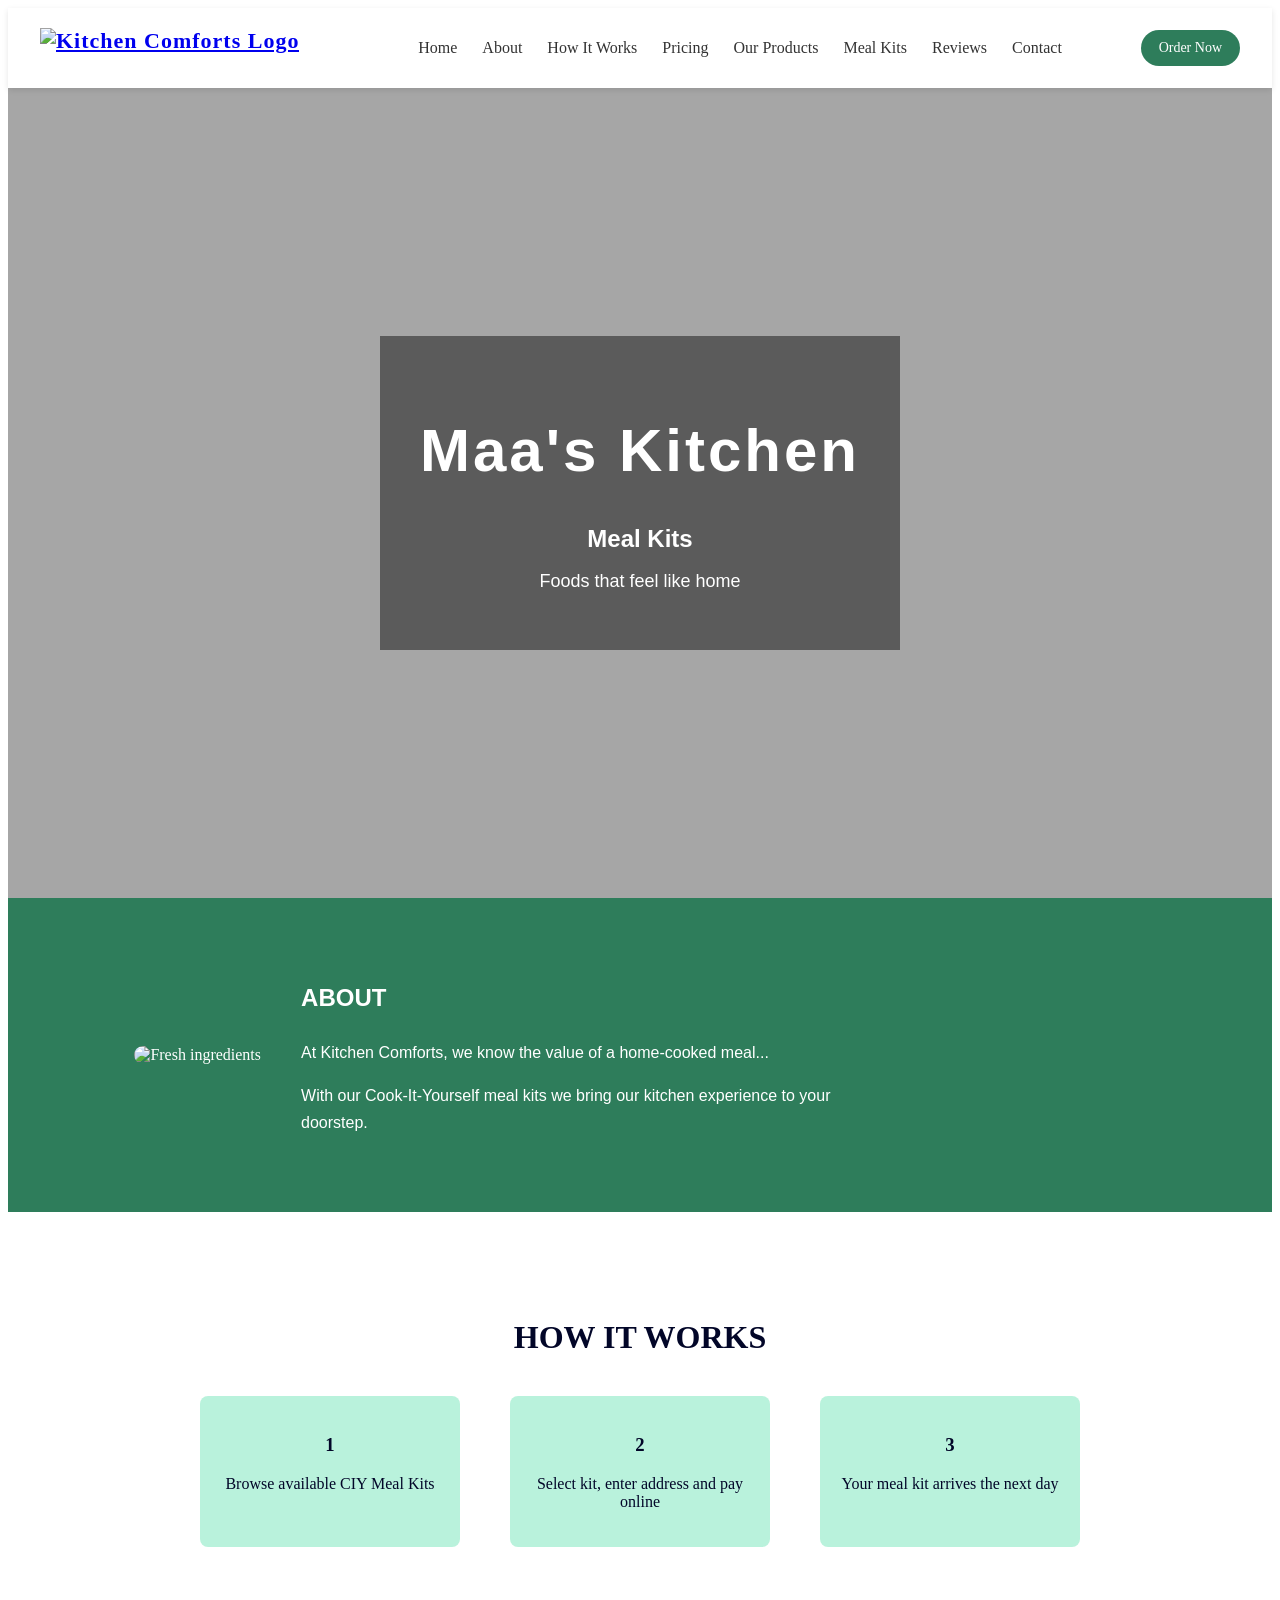
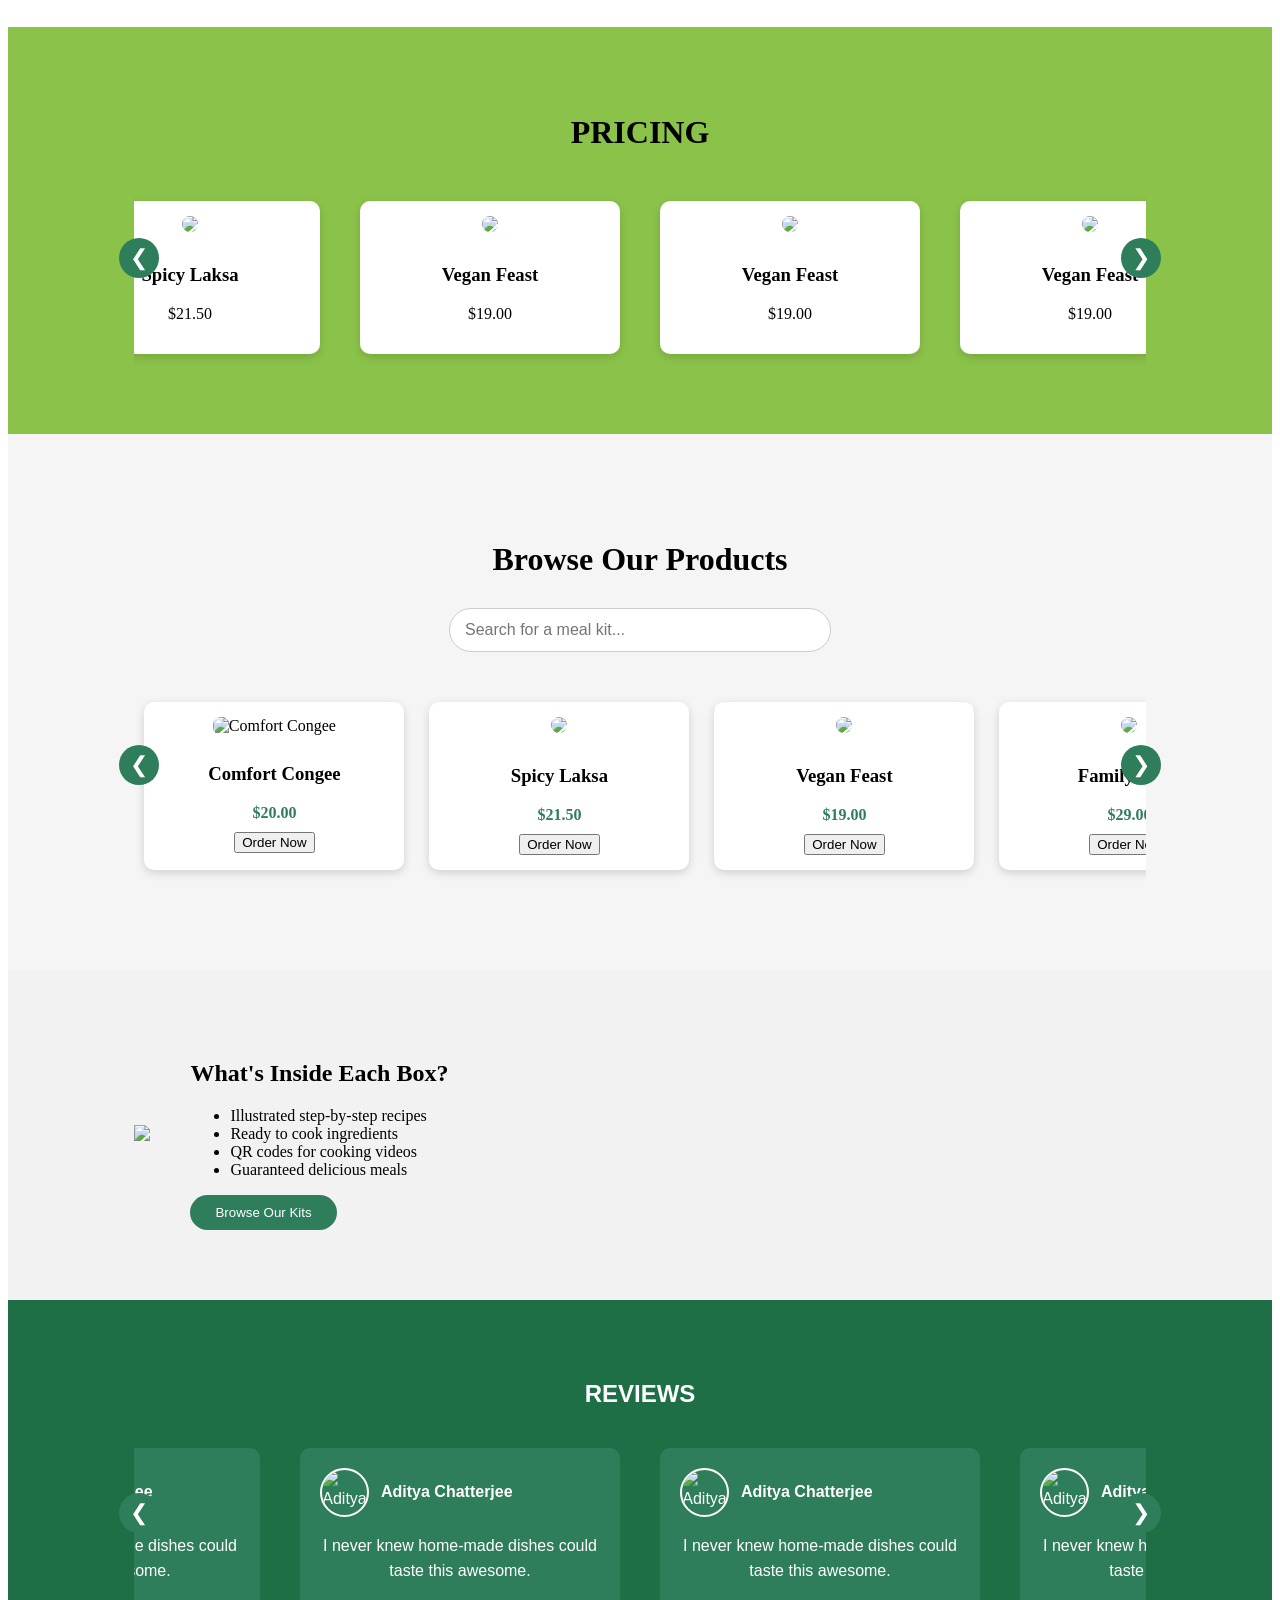
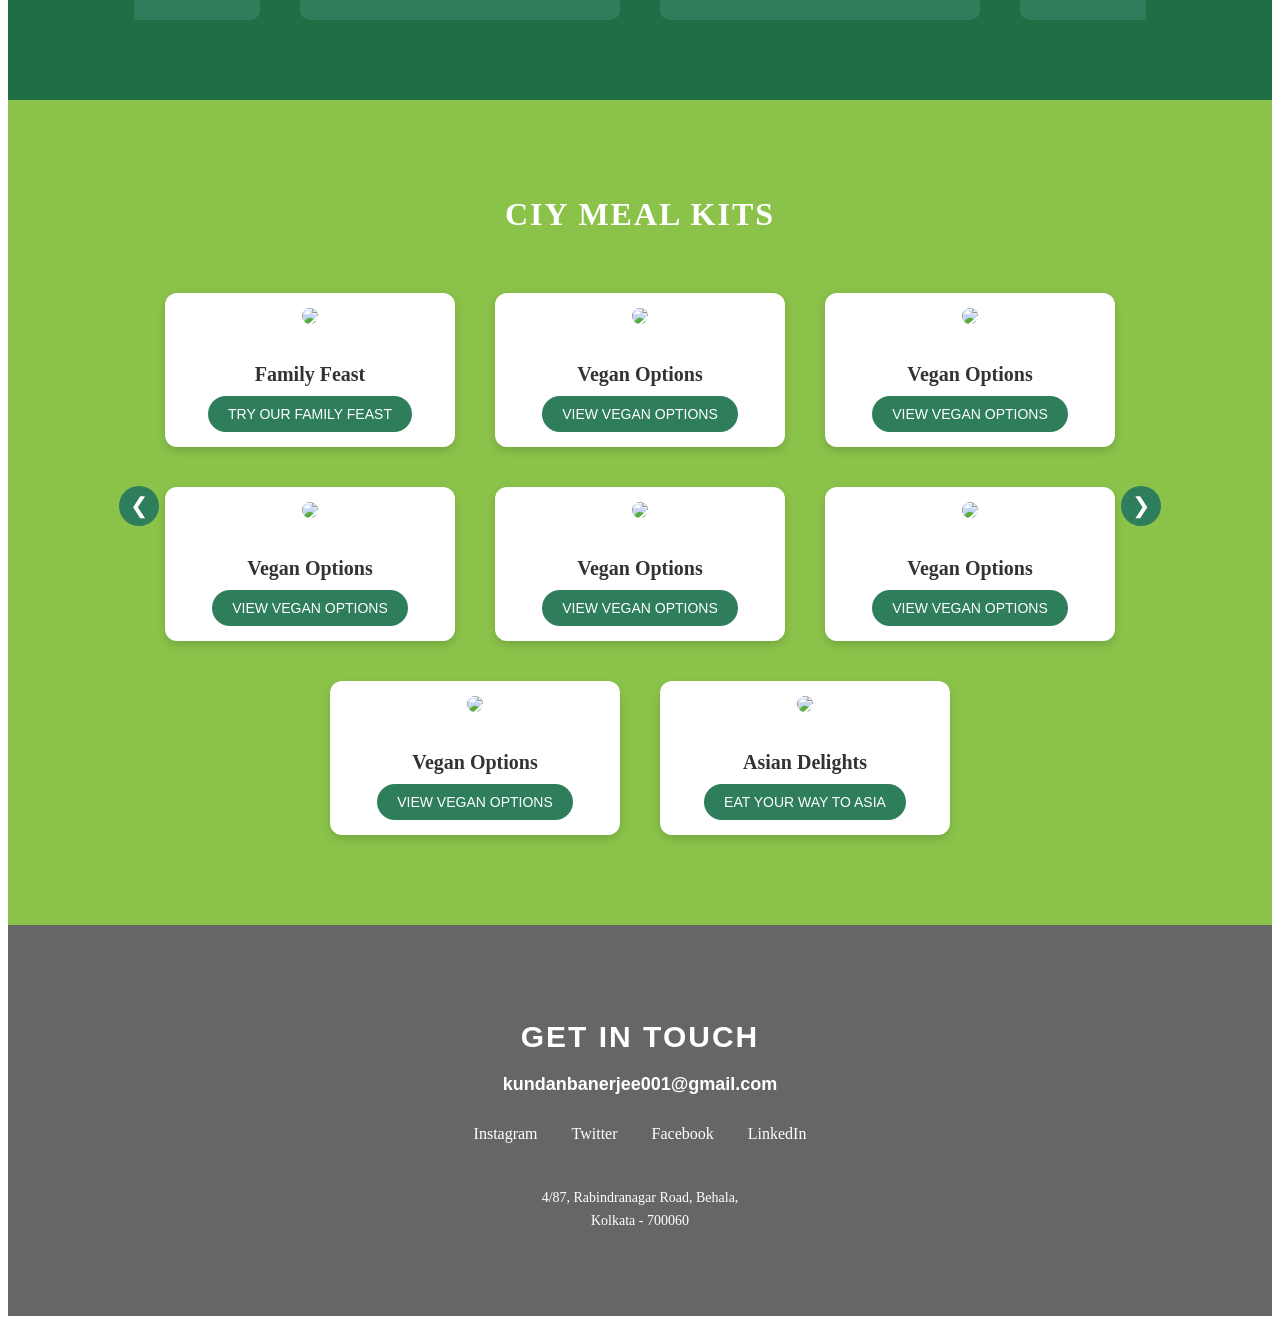
==== index.html @ f72ca20c "Add files via upload" ====
<!DOCTYPE html>
<html lang="en">

<head>
    <meta charset="UTF-8">
    <meta name="viewport" content="width=device-width, initial-scale=1.0">

    <title>Kitchen Comforts - CIY Meal Kits</title>

    <link rel="stylesheet" href="style.css">
</head>

<body>
    <nav id="navbar">
    <div class="nav-container">

        <div class="logo" id="site-logo">
            <a href="#hero">
            <img src="c:\Users\DTP\Downloads\image1.jpg" alt="Kitchen Comforts Logo">
            </a>
        </div>

        <ul class="nav-links">

        <li><a href="home.html">Home</a></li>
        <li><a href="about.html">About</a></li>
        <li><a href="how_it_works.html">How It Works</a></li>
        <li><a href="pricing.html">Pricing</a></li>
        <li><a href="products.html">Our Products</a></li>
        <li><a href="meal_kits.html">Meal Kits</a></li>
        <li><a href="reviews.html">Reviews</a></li>
        <li><a href="contact.html">Contact</a></li>

        </ul>

        <div class="nav-actions">

        <a href="products.html" id="order-btn" class="order-btn">Order Now</a>

        </div>

    </div>
    </nav>
    <header id="hero">
        <div class="hero-background">
            <img src="c:\Users\DTP\Downloads\dinner-party.jpg">
        </div>

        <div class="hero-overlay">
            <h1 class="brand-title">Maa's Kitchen</h1>
            <h2 class="main-title">Meal Kits</h2>
            <p class="tagline">Foods that feel like home</p>
        </div>
    </header>

    <section id="about">
        <div class="container about-container">
        
        <div class="about-image">
        <img src="c:\Users\DTP\Downloads\image1.jpg" alt="Fresh ingredients">
        </div>

        <div class="about-text">
        <h2>ABOUT</h2>
        <p>At Kitchen Comforts, we know the value of a home-cooked meal...</p>
        <p>With our Cook-It-Yourself meal kits we bring our kitchen experience to your doorstep.</p>
        </div>

        </div>
    </section>

    <section id="how-it-works">
        <h2 class="section-title">HOW IT WORKS</h2>
        <div class="steps">

        <div class="step-card" id="step1">
        <h3>1</h3>
        <p>Browse available CIY Meal Kits</p>
        </div>

        <div class="step-card" id="step2">
        <h3>2</h3>
        <p>Select kit, enter address and pay online</p>
        </div>

        <div class="step-card" id="step3">
        <h3>3</h3>
        <p>Your meal kit arrives the next day</p>
        </div>

        </div>
    </section>

    <section id="pricing">
        <h2 class="section-title">PRICING</h2>
        <div class="scroll-wrapper">
        <button class="scroll-btn left-btn" data-target="pricing-list">&#10094;</button>
        <div class="product-grid horizontal-scroll" id="pricing-list">
        
        <div class="product-grid">

        <div class="product-card" id="product-congee">
        <img src="c:\Users\DTP\Downloads\image1.jpg">
        <h3>Comfort Congee</h3>
        <p>$20.00</p>
        </div>

        <div class="product-card" id="product-laksa">
        <img src="c:\Users\DTP\Downloads\image1.jpg">
        <h3>Spicy Laksa</h3>
        <p>$21.50</p>
        </div>

        <div class="product-card" id="product-vegan">
        <img src="c:\Users\DTP\Downloads\image1.jpg">
        <h3>Vegan Feast</h3>
        <p>$19.00</p>
        </div>
        
        <div class="product-card" id="product-vegan">
        <img src="c:\Users\DTP\Downloads\image1.jpg">
        <h3>Vegan Feast</h3>
        <p>$19.00</p>
        </div>
        
        <div class="product-card" id="product-vegan">
        <img src="c:\Users\DTP\Downloads\image1.jpg">
        <h3>Vegan Feast</h3>
        <p>$19.00</p>
        </div>
        
        <div class="product-card" id="product-vegan">
        <img src="c:\Users\DTP\Downloads\image1.jpg">
        <h3>Vegan Feast</h3>
        <p>$19.00</p>
        </div>

        </div>
        </div>

        <button class="scroll-btn right-btn" data-target="pricing-list">&#10095;</button>

        </div>
    </section>

    <section id="products">
        <h2 class="section-title">Browse Our Products</h2>

        <!-- SEARCH BAR -->
        <div class="product-search">
        <input type="text" id="product-search-input" placeholder="Search for a meal kit...">
        </div>

        <!-- SCROLL CONTROLS -->
    <div class="product-slider-container">
        <button class="scroll-btn left-btn" id="scroll-left">&#10094;</button>
    <div class="product-slider" id="product-slider">

        <!-- PRODUCT 1 -->
        <div class="product-card" data-name="comfort congee">
        <img src="c:\Users\DTP\Downloads\image2.jpg" alt="Comfort Congee">
        <h3>Comfort Congee</h3>
        <p class="price">$20.00</p>
        <button class="order-product" data-product-id="congee">Order Now</button>
        </div>

        <!-- PRODUCT 2 -->
        <div class="product-card" data-name="spicy laksa">
        <img src="c:\Users\DTP\Downloads\image2.jpg">
        <h3>Spicy Laksa</h3>
        <p class="price">$21.50</p>
        <button class="order-product" data-product-id="laksa">Order Now</button>
        </div>


        <!-- PRODUCT 3 -->
        <div class="product-card" data-name="vegan feast">
        <img src="c:\Users\DTP\Downloads\image2.jpg">
        <h3>Vegan Feast</h3>
        <p class="price">$19.00</p>
        <button class="order-product" data-product-id="vegan">Order Now</button>
        </div>


        <!-- PRODUCT 4 -->
        <div class="product-card" data-name="family feast">
        <img src="c:\Users\DTP\Downloads\image2.jpg">
        <h3>Family Feast</h3>
        <p class="price">$29.00</p>
        <button class="order-product" data-product-id="family-feast">Order Now</button>
        </div>

        <!-- PRODUCT 5 -->
        <div class="product-card" data-name="family feast">
        <img src="c:\Users\DTP\Downloads\image2.jpg">
        <h3>Biriyani Blast</h3>
        <p class="price">$39.00</p>
        <button class="order-product" data-product-id="biriyani-blast">Order Now</button>
        </div>


    </div>
    <button class="scroll-btn right-btn" id="scroll-right">&#10095;</button>
    </div>

    </section>

    <section id="box-contents">
        <div class="box-container">

        <div class="box-image">
        <img src="c:\Users\DTP\Downloads\image2.jpg">
        </div>

        <div class="box-text">
        <h2>What's Inside Each Box?</h2>
        <ul>
        <li>Illustrated step-by-step recipes</li>
        <li>Ready to cook ingredients</li>
        <li>QR codes for cooking videos</li>
        <li>Guaranteed delicious meals</li>
        </ul>
        <button id="browse-kits-btn">Browse Our Kits</button>
        </div>

        </div>
    </section>

    <section id="reviews">
        <h2>REVIEWS</h2>
        <div class="scroll-wrapper">
        <button class="scroll-btn left-btn" data-target="review-list">&#10094;</button>
        <div class="review-list horizontal-scroll" id="review-list">
        
        <div class="review-list">

        <!-- REVIEW 1 -->
        <div class="review-card">

        <div class="review-user">
        <img src="images/user1.jpg" alt="Sourik Banerjee">
        <div>
        <h4>Sourik Banerjee</h4>
        </div>
        </div>

        <p>Maa's Kitchen brought true comfort to our table.</p>

        </div>

        <!-- REVIEW 2 -->
        <div class="review-card">

        <div class="review-user">
        <img src="images/user2.jpg" alt="Aditya Chatterjee">
        <div>
        <h4>Aditya Chatterjee</h4>
        </div>
        </div>

        <p>I never knew home-made dishes could taste this awesome.</p>

        </div>
        <!-- REVIEW 2 -->
        <div class="review-card">

        <div class="review-user">
        <img src="images/user2.jpg" alt="Aditya Chatterjee">
        <div>
        <h4>Aditya Chatterjee</h4>
        </div>
        </div>

        <p>I never knew home-made dishes could taste this awesome.</p>

        </div>
        <!-- REVIEW 2 -->
        <div class="review-card">

        <div class="review-user">
        <img src="images/user2.jpg" alt="Aditya Chatterjee">
        <div>
        <h4>Aditya Chatterjee</h4>
        </div>
        </div>

        <p>I never knew home-made dishes could taste this awesome.</p>

        </div>
        <!-- REVIEW 2 -->
        <div class="review-card">

        <div class="review-user">
        <img src="images/user2.jpg" alt="Aditya Chatterjee">
        <div>
        <h4>Aditya Chatterjee</h4>
        </div>
        </div>

        <p>I never knew home-made dishes could taste this awesome.</p>

        </div>

        <!-- REVIEW 3 -->
        <div class="review-card">

        <div class="review-user">
        <img src="images/user3.jpg" alt="Kalyan Banerjee">
        <div>
        <h4>Kalyan Banerjee</h4>
        </div>
        </div>

        <p>I admire businesses that evolve with the times.</p>

        </div>
        </div>
        </div>
        <button class="scroll-btn right-btn" data-target="review-list">&#10095;</button>
        </div>
    </section>

    <section id="meal-kits">
        <h2>CIY MEAL KITS</h2>
        <div class="scroll-wrapper">
        <button class="scroll-btn left-btn" data-target="mealkit-list">&#10094;</button>
        <div class="kit-grid horizontal-scroll" id="mealkit-list">
        
        <div class="kit-grid">

        <div class="kit-card" id="family-feast">
        <img src="c:\Users\DTP\Downloads\image2.jpg">
        <h3>Family Feast</h3>
        <button>TRY OUR FAMILY FEAST</button>
        </div>

        <div class="kit-card" id="vegan-option">
        <img src="c:\Users\DTP\Downloads\image1.jpg">
        <h3>Vegan Options</h3>
        <button>VIEW VEGAN OPTIONS</button>
        </div>
        
        <div class="kit-card" id="vegan-option">
        <img src="c:\Users\DTP\Downloads\image1.jpg">
        <h3>Vegan Options</h3>
        <button>VIEW VEGAN OPTIONS</button>
        </div>
        
        <div class="kit-card" id="vegan-option">
        <img src="c:\Users\DTP\Downloads\image1.jpg">
        <h3>Vegan Options</h3>
        <button>VIEW VEGAN OPTIONS</button>
        </div>
        
        <div class="kit-card" id="vegan-option">
        <img src="c:\Users\DTP\Downloads\image1.jpg">
        <h3>Vegan Options</h3>
        <button>VIEW VEGAN OPTIONS</button>
        </div>
        
        <div class="kit-card" id="vegan-option">
        <img src="c:\Users\DTP\Downloads\image1.jpg">
        <h3>Vegan Options</h3>
        <button>VIEW VEGAN OPTIONS</button>
        </div>
        
        <div class="kit-card" id="vegan-option">
        <img src="c:\Users\DTP\Downloads\image1.jpg">
        <h3>Vegan Options</h3>
        <button>VIEW VEGAN OPTIONS</button>
        </div>

        <div class="kit-card" id="asian-delight">
        <img src="c:\Users\DTP\Downloads\image2.jpg">
        <h3>Asian Delights</h3>
        <button>EAT YOUR WAY TO ASIA</button>
        </div>

        </div>
        </div>

        <button class="scroll-btn right-btn" data-target="mealkit-list">&#10095;</button>

        </div>

    </section>

    <footer id="contact">
        <h2>GET IN TOUCH</h2>
        <p id="contact-email">kundanbanerjee001@gmail.com</p>

        <div class="socials">
        <a href="#" id="instagram">Instagram</a>
        <a href="#" id="twitter">Twitter</a>
        <a href="#" id="facebook">Facebook</a>
        <a href="#" id="linkedin">LinkedIn</a>
        </div>

        <div class="locations">
            <p>4/87, Rabindranagar Road, Behala, Kolkata - 700060</p>
        </div>
    </footer>
<script src="script.js"></script>
</body>
</html>
---- style.css ----
html{
scroll-behavior:smooth;
}

/* NAVBAR */

#navbar{
background:rgba(255,255,255,0.9);
backdrop-filter:blur(5px);    
position:sticky;
top:0;
width:100%;
z-index:1000;
box-shadow:0 2px 6px rgba(0,0,0,0.1);
}

.nav-container{
max-width:1200px;
margin:auto;
display:flex;
justify-content:space-between;
align-items:center;
padding:15px 20px;
}

.logo{
display:flex;
align-items:center;
font-size:22px;
font-weight:bold;
color:#2e7d5b;
letter-spacing:1px;
}
.logo img{
height:40px;
width:auto;
display:block;
}

.nav-links{
font-family: cursive;
list-style:none;
display:flex;
gap:25px;
}

.nav-links a{
text-decoration:none;
color:#333;
font-weight:500;
transition:color 0.3s;
}

.nav-links a:hover{
color:#2e7d5b;
}

.nav-actions button{
background:#2e7d5b;
color:white;
border:none;
padding:10px 18px;
border-radius:20px;
cursor:pointer;
font-size:14px;
}

.nav-actions button:hover{
background:#1f5c43;
}

/* HERO SECTION */

#hero{
position:relative;
height:90vh;
overflow:hidden;
height:90vh;
background:url('c:\Users\DTP\Downloads\image1.jpg') center/cover no-repeat;
display:flex;
align-items:center;
justify-content:center;
text-align:center;
color:white;
}

.hero-background{
position:absolute;
top:0;
left:0;
width:100%;
height:100%;
background:url('c:\Users\DTP\Downloads\dinner-party.jpg') center/cover no-repeat;
filter:blur(2px);
transform:scale(1.1);
z-index:1;
}

.hero-background::after{
content:"";
position:absolute;
top:0;
left:0;
width:100%;
height:100%;
background:rgba(0,0,0,0.35);
}

.hero-overlay{
position: relative;
z-index: 2;
background:rgba(0,0,0,0.45);
padding:40px;
}

.brand-title{
font-family: 'Franklin Gothic Medium', 'Arial Narrow', Arial, sans-serif;
letter-spacing:3px;
font-size:60px;
}

.main-title{
font-family: Arial, Helvetica, sans-serif;
font: size 20px;
margin:10px 0;
}

.tagline{
font-family: Arial, Helvetica, sans-serif;
font-size:18px;
}

/* ABOUT SECTION */

#about{
background:#2e7d5b;
color:white;
padding:60px 10%;
}

.about-container{
display:flex;
gap:40px;
align-items:center;
}

.about-image img{
width:300px;
border-radius:10px;
}

.about-text{
font-family: 'Segoe UI', Tahoma, Geneva, Verdana, sans-serif;
max-width:600px;
line-height:1.7;
}

/* HOW IT WORKS SECTION */

#how-it-works{
background:url('c:\Users\DTP\Downloads\image1.jpg') center/cover no-repeat;
padding:80px 10%;
color:rgb(2, 6, 40);
text-align:center;
}

.steps{
display:flex;
justify-content:center;
gap:50px;
margin-top:40px;
}

.step-card{
background:rgba(116, 230, 185, 0.5);
padding:20px;
border-radius:8px;
width:220px;
}

/* PRICING SECTION */

#pricing{
background:#8bc34a;
padding:60px 10%;
text-align:center;
}

.product-grid{
display:flex;
justify-content:center;
gap:40px;
}

.product-card{
background:white;
border-radius:10px;
padding:15px;
width:230px;
}

.product-card img{
width:100%;
border-radius:8px;
}

/* BOX CONTENTS SECTION */

#box-contents{
padding:70px 10%;
background:#f2f2f2;
}

.box-container{
display:flex;
gap:40px;
align-items:center;
}

.box-text ul{
margin-top:10px;
}

#browse-kits-btn{
background:#2e7d5b;
color:white;
padding:10px 25px;
border:none;
border-radius:25px;
cursor:pointer;
}

/* REVIEWS SECTION */

    #reviews{
    font-family: Arial, Helvetica, sans-serif;
    background:#1f6f46;
    color:white;
    padding:60px 10%;
    text-align: center;
    }
    
    .review-list{
    justify-content: center;
    display:flex;
    gap:40px;
    }

    .review-card{
    background:#2e7d5b;
    padding:20px;
    border-radius:10px;
    width:280px;
    line-height:1.6;
    }
    /* REVIEW USER (IMAGE + NAME) */

    .review-user{
    display:flex;
    align-items:center;
    gap:12px;
    margin-bottom:15px;
    }

    /* PROFILE IMAGE */

    .review-user img{
    width:45px;
    height:45px;
    border-radius:50%;
    object-fit:cover;
    border:2px solid #ffffff;
    }

    /* NAME */

    .review-user h4{
    margin:0;
    font-size:16px;
    color:white;
    }

    /* HORIZONTAL SCROLL BASE */

    .horizontal-scroll{
    display:flex;
    gap:25px;
    overflow-x:auto;
    scroll-behavior:smooth;
    padding:20px 10px;
    }

    /* IMPORTANT: card width */

    .review-card{
    min-width:280px;
    flex-shrink:0;
    }


/* MEAL KIT CATEGORIES */

#meal-kits{
background:#8bc34a;
padding:70px 10%;
text-align:center;
}

#meal-kits h2{
font-size:32px;
margin-bottom:40px;
letter-spacing:2px;
color:#ffffff;
}

.kit-grid{
display:flex;
justify-content:center;
gap:40px;
flex-wrap:wrap;
}

.kit-card{
min-width: 260px;
flex-shrink: 0;
background:#ffffff;
border-radius:12px;
width:260px;
padding:15px;
box-shadow:0 4px 10px rgba(0,0,0,0.15);
transition:transform 0.3s;
}

.kit-card:hover{
transform:translateY(-6px);
}

.kit-card img{
width:100%;
border-radius:8px;
margin-bottom:15px;
}

.kit-card h3{
font-size:20px;
margin-bottom:10px;
color:#333;
}

.kit-card button{
background:#2e7d5b;
color:#fff;
border:none;
padding:10px 20px;
border-radius:25px;
cursor:pointer;
font-size:14px;
transition:background 0.3s;
}

.kit-card button:hover{
background:#1f5c43;
}

/* CONTACT / FOOTER */

#contact{
background:
linear-gradient(rgba(0,0,0,0.6), rgba(0,0,0,0.6)),
url('c:\Users\DTP\Downloads\image1.jpg') center/cover no-repeat;
color:white;
padding:80px 10%;
text-align:center;
padding:70px 10%;
text-align:center;
}

#contact h2{
font-family: Arial, Helvetica, sans-serif;
font-size:30px;
margin-bottom:20px;
letter-spacing:2px;
}

#contact-email{
font-family: Arial, Helvetica, sans-serif;
font-size:18px;
margin-bottom:30px;
font-weight:bold;
}

.socials{
font-family: cursive;
margin-bottom:30px;
}

.socials a{
color:#ffffff;
margin:0 15px;
text-decoration:none;
font-weight:500;
transition:color 0.3s;
}

.socials a:hover{
color:#c8e6c9;
}

.locations{
font-family: cursive;
display:flex;
justify-content:center;
gap:40px;
flex-wrap:wrap;
font-size:14px;
line-height:1.6;
}

.locations p{
max-width:220px;
}

#products{
padding:80px 10%;
background:#f5f5f5;
}

.section-title{
text-align:center;
margin-bottom:30px;
font-size:32px;
}

/* SEARCH BAR */

.product-search{
display:flex;
justify-content:center;
margin-bottom:30px;
}

#product-search-input{
width:350px;
padding:12px 15px;
border-radius:25px;
border:1px solid #ccc;
font-size:16px;
outline:none;
}

/* SLIDER CONTAINER */

.product-slider-container{
position:relative;
display:flex;
align-items:center;
}

/* FLEX SCROLL */

.product-slider{
display:flex;
gap:25px;
overflow-x:auto;
scroll-behavior:smooth;
padding:20px 10px;
}

/* Hide scrollbar (optional) */

.product-slider::-webkit-scrollbar{
height:8px;
}

.product-slider::-webkit-scrollbar-thumb{
background:#ccc;
border-radius:5px;
}

/* PRODUCT CARD */

.product-card{
min-width:230px;
flex-shrink: 0;
background:white;
border-radius:10px;
padding:15px;
text-align:center;
box-shadow:0 3px 10px rgba(0,0,0,0.15);
transition:transform 0.3s;
}

.product-card:hover{
transform:translateY(-6px);
}

.product-card img{
width:100%;
border-radius:8px;
margin-bottom:10px;
}

.price{
font-weight:bold;
margin:10px 0;
color:#2e7d5b;
}

/* ORDER BUTTON */

.order-btn{
background:#2e7d5b;
color:white;
padding:10px 18px;
border-radius:20px;
text-decoration:none;
font-size:14px;
display:inline-block;
}

.order-btn:hover{
background:#1f5c43;
}

/* SCROLL BUTTONS */

.scroll-wrapper{
position:relative;
display:flex;
align-items:center;
}

.scroll-btn{
position:absolute;
top:40%;
transform:translateY(-50%);
background:#2e7d5b;
color:white;
border:none;
font-size:22px;
width:40px;
height:40px;
border-radius:50%;
cursor:pointer;
z-index:10;
}

.left-btn{
left:-15px;
}

.right-btn{
right:-15px;
}

.horizontal-scroll::-webkit-scrollbar{
display:none;
}
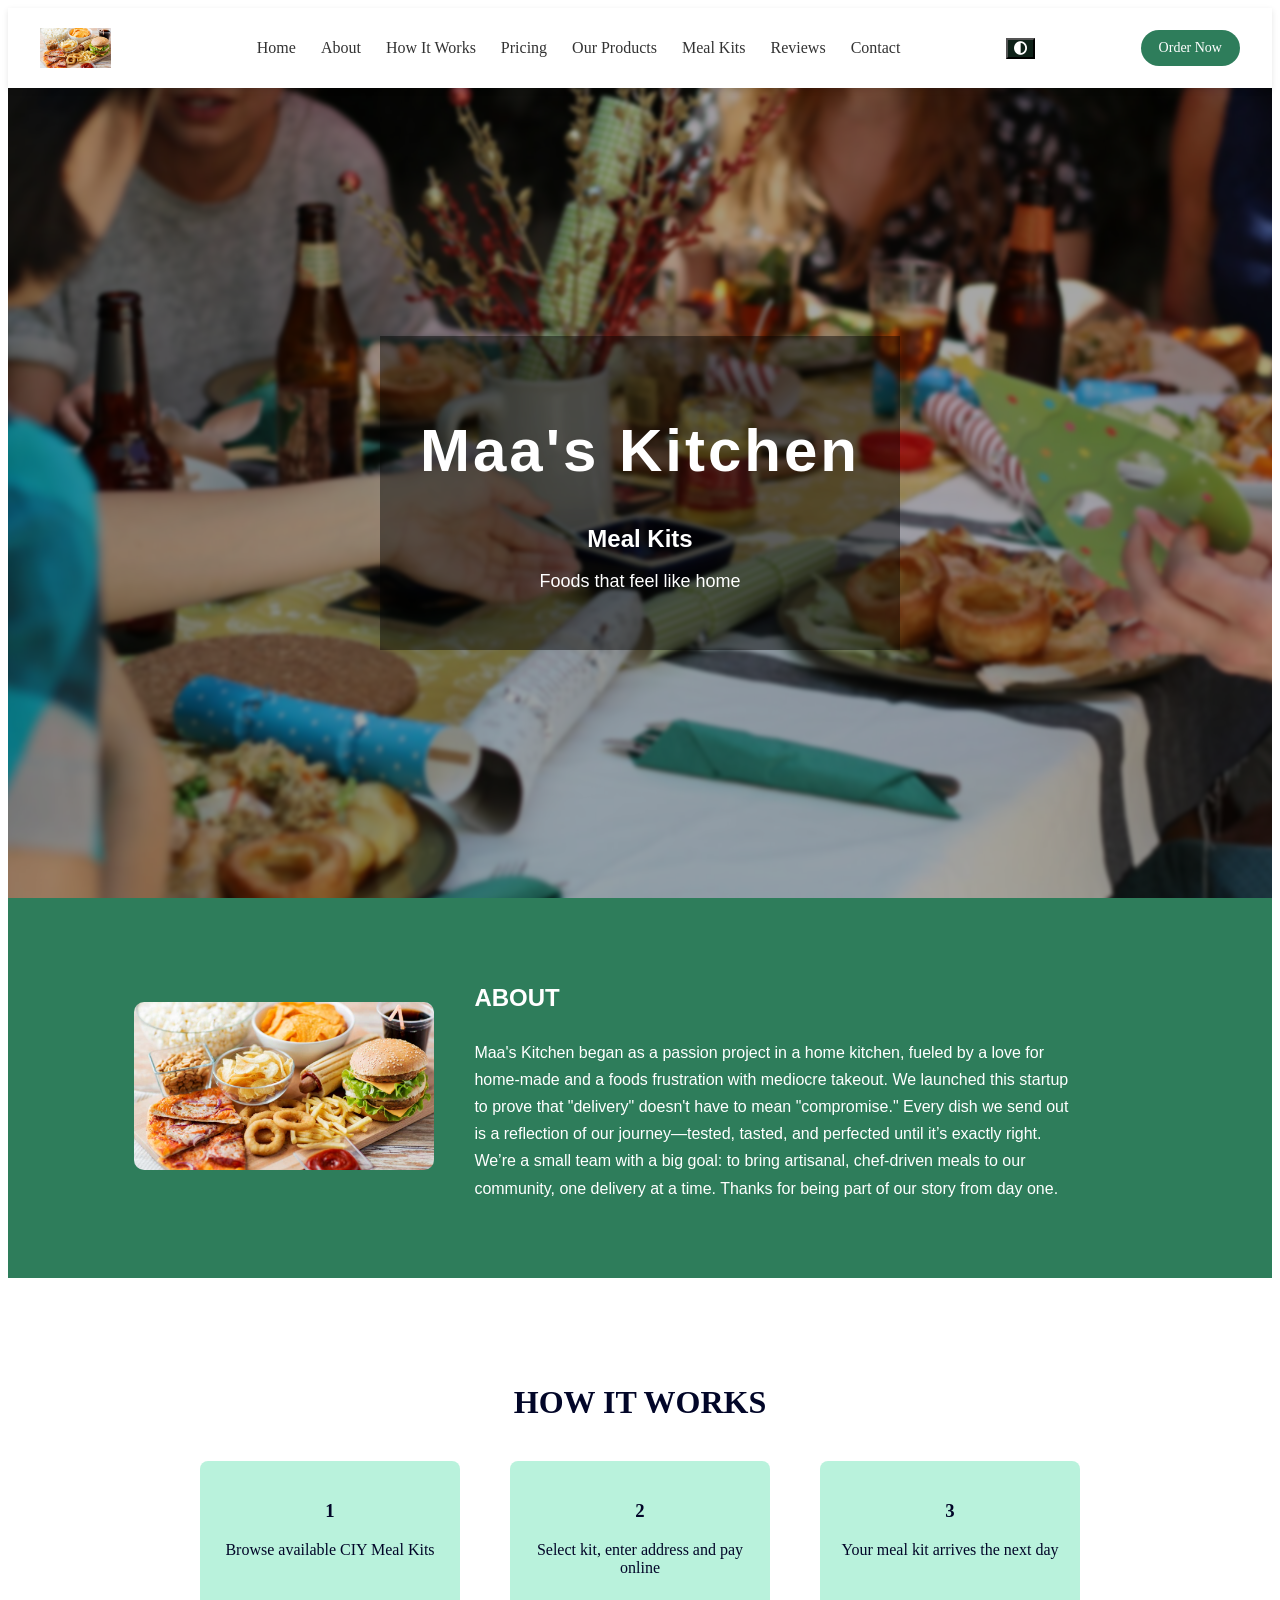
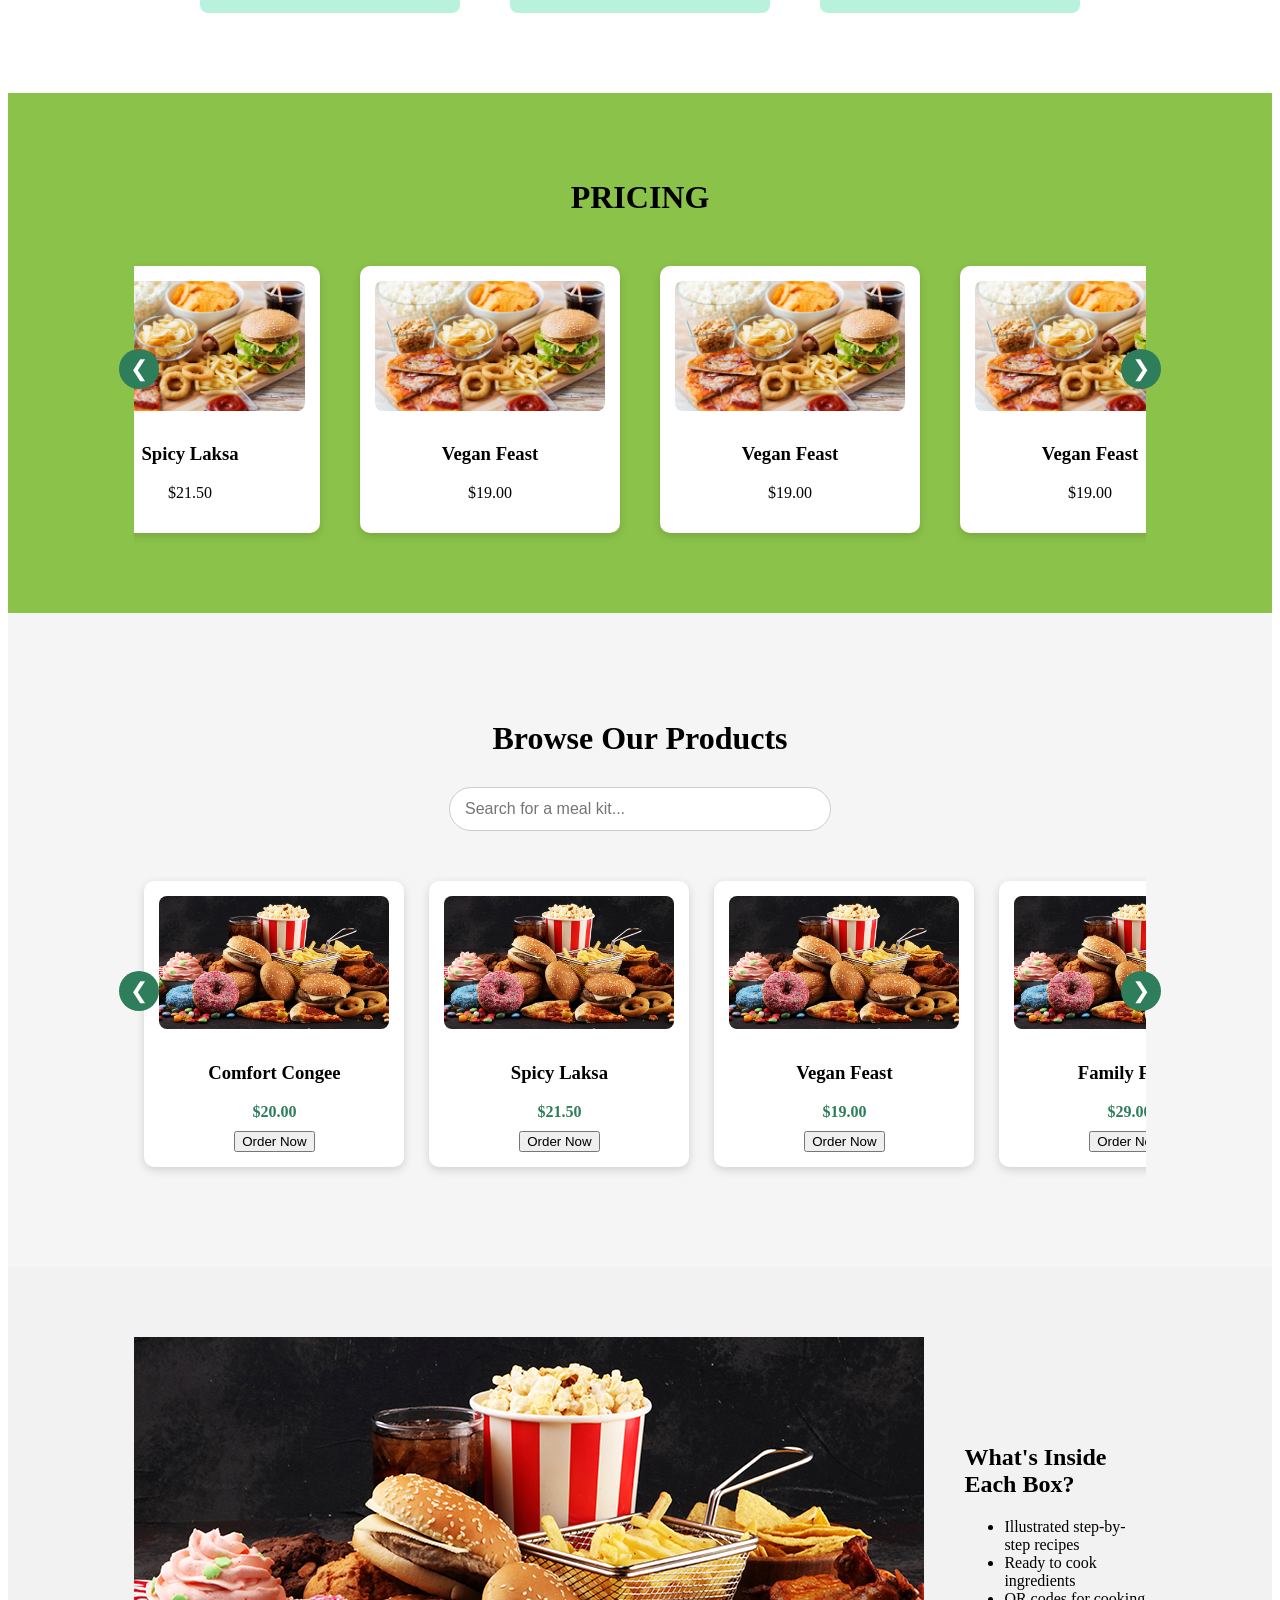
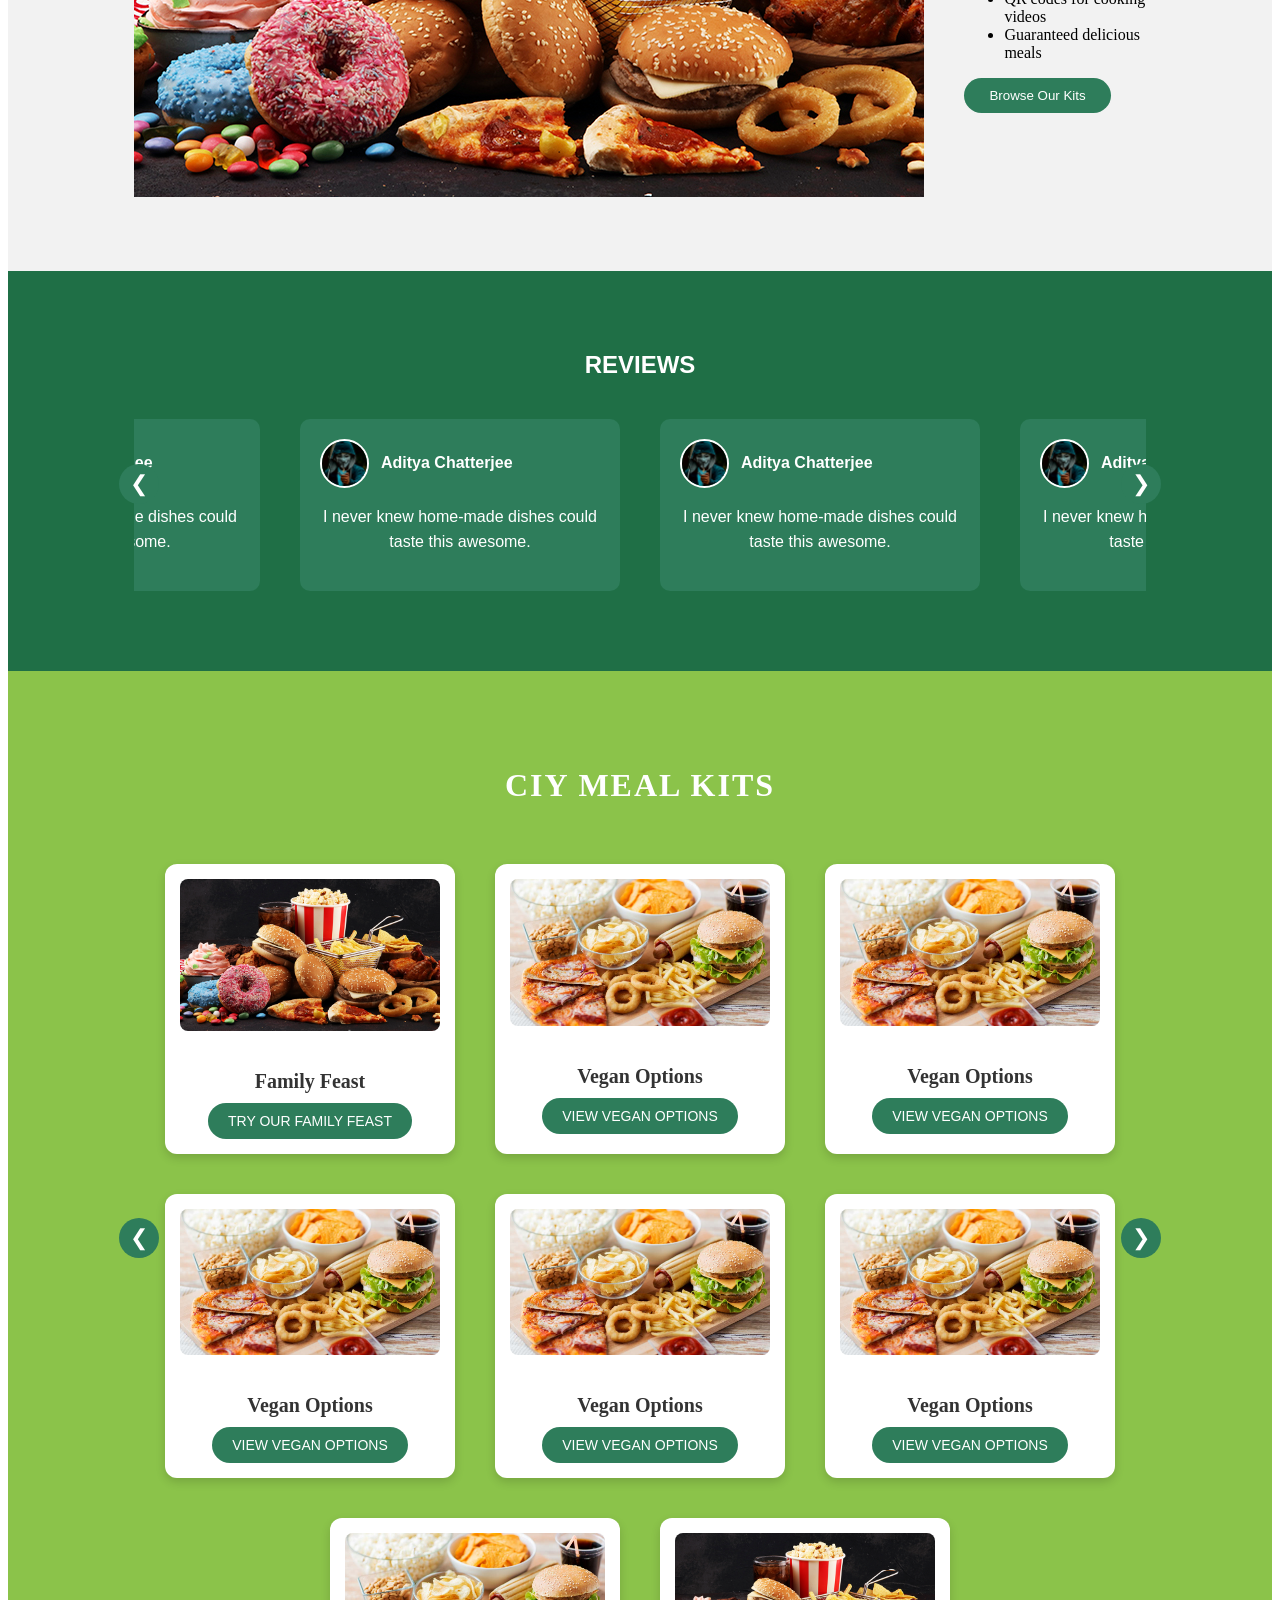
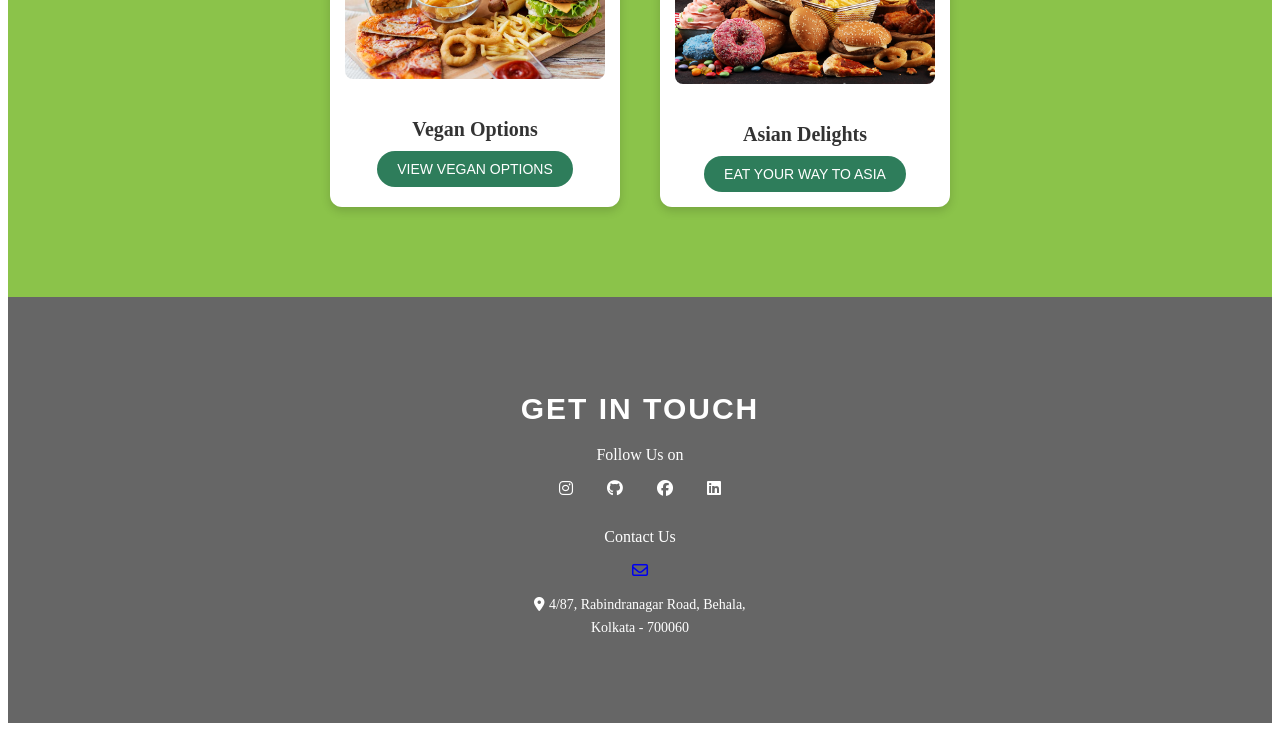
==== commit 98e1a7d2: "Add files via upload" ====
--- a/index.html
+++ b/index.html
@@ -5,8 +5,8 @@
     <meta charset="UTF-8">
     <meta name="viewport" content="width=device-width, initial-scale=1.0">
 
-    <title>Kitchen Comforts - CIY Meal Kits</title>
-
+    <title>Maa's Kitchen</title>
+    <link rel="stylesheet" href="https://cdnjs.cloudflare.com/ajax/libs/font-awesome/6.5.0/css/all.min.css">
     <link rel="stylesheet" href="style.css">
 </head>
 
@@ -16,7 +16,7 @@
 
         <div class="logo" id="site-logo">
             <a href="#hero">
-            <img src="c:\Users\DTP\Downloads\image1.jpg" alt="Kitchen Comforts Logo">
+            <img src="images\image1.jpg" alt="Kitchen Comforts Logo">
             </a>
         </div>
 
@@ -32,7 +32,7 @@
         <li><a href="contact.html">Contact</a></li>
 
         </ul>
-
+        <button id="darkToggle" class="dark-mode"><i class="fa-solid fa-circle-half-stroke"></i></button>
         <div class="nav-actions">
 
         <a href="products.html" id="order-btn" class="order-btn">Order Now</a>
@@ -43,7 +43,7 @@
     </nav>
     <header id="hero">
         <div class="hero-background">
-            <img src="c:\Users\DTP\Downloads\dinner-party.jpg">
+            <img src="images\dinner-party.jpg">
         </div>
 
         <div class="hero-overlay">
@@ -57,13 +57,18 @@
         <div class="container about-container">
         
         <div class="about-image">
-        <img src="c:\Users\DTP\Downloads\image1.jpg" alt="Fresh ingredients">
+        <img src="images\image1.jpg" alt="Fresh ingredients">
         </div>
 
         <div class="about-text">
         <h2>ABOUT</h2>
-        <p>At Kitchen Comforts, we know the value of a home-cooked meal...</p>
-        <p>With our Cook-It-Yourself meal kits we bring our kitchen experience to your doorstep.</p>
+        <p>Maa's Kitchen began as a passion project in a home kitchen, 
+            fueled by a love for home-made and a foods frustration with mediocre takeout. 
+            We launched this startup to prove that "delivery" doesn't have to mean "compromise." 
+            Every dish we send out is a reflection of our journey—tested, tasted, and perfected 
+            until it’s exactly right. We’re a small team with a big goal: to bring artisanal, 
+            chef-driven meals to our community, one delivery at a time. 
+            Thanks for being part of our story from day one.</p>
         </div>
 
         </div>
@@ -100,37 +105,37 @@
         <div class="product-grid">
 
         <div class="product-card" id="product-congee">
-        <img src="c:\Users\DTP\Downloads\image1.jpg">
+        <img src="images\image1.jpg">
         <h3>Comfort Congee</h3>
         <p>$20.00</p>
         </div>
 
         <div class="product-card" id="product-laksa">
-        <img src="c:\Users\DTP\Downloads\image1.jpg">
+        <img src="images\image1.jpg">
         <h3>Spicy Laksa</h3>
         <p>$21.50</p>
         </div>
 
         <div class="product-card" id="product-vegan">
-        <img src="c:\Users\DTP\Downloads\image1.jpg">
+        <img src="images\image1.jpg">
         <h3>Vegan Feast</h3>
         <p>$19.00</p>
         </div>
         
         <div class="product-card" id="product-vegan">
-        <img src="c:\Users\DTP\Downloads\image1.jpg">
+        <img src="images\image1.jpg">
         <h3>Vegan Feast</h3>
         <p>$19.00</p>
         </div>
         
         <div class="product-card" id="product-vegan">
-        <img src="c:\Users\DTP\Downloads\image1.jpg">
+        <img src="images\image1.jpg">
         <h3>Vegan Feast</h3>
         <p>$19.00</p>
         </div>
         
         <div class="product-card" id="product-vegan">
-        <img src="c:\Users\DTP\Downloads\image1.jpg">
+        <img src="images\image1.jpg">
         <h3>Vegan Feast</h3>
         <p>$19.00</p>
         </div>
@@ -158,7 +163,7 @@
 
         <!-- PRODUCT 1 -->
         <div class="product-card" data-name="comfort congee">
-        <img src="c:\Users\DTP\Downloads\image2.jpg" alt="Comfort Congee">
+        <img src="images\image2.jpg" alt="Comfort Congee">
         <h3>Comfort Congee</h3>
         <p class="price">$20.00</p>
         <button class="order-product" data-product-id="congee">Order Now</button>
@@ -166,7 +171,7 @@
 
         <!-- PRODUCT 2 -->
         <div class="product-card" data-name="spicy laksa">
-        <img src="c:\Users\DTP\Downloads\image2.jpg">
+        <img src="images\image2.jpg">
         <h3>Spicy Laksa</h3>
         <p class="price">$21.50</p>
         <button class="order-product" data-product-id="laksa">Order Now</button>
@@ -175,7 +180,7 @@
 
         <!-- PRODUCT 3 -->
         <div class="product-card" data-name="vegan feast">
-        <img src="c:\Users\DTP\Downloads\image2.jpg">
+        <img src="images\image2.jpg">
         <h3>Vegan Feast</h3>
         <p class="price">$19.00</p>
         <button class="order-product" data-product-id="vegan">Order Now</button>
@@ -184,7 +189,7 @@
 
         <!-- PRODUCT 4 -->
         <div class="product-card" data-name="family feast">
-        <img src="c:\Users\DTP\Downloads\image2.jpg">
+        <img src="images\image2.jpg">
         <h3>Family Feast</h3>
         <p class="price">$29.00</p>
         <button class="order-product" data-product-id="family-feast">Order Now</button>
@@ -192,7 +197,7 @@
 
         <!-- PRODUCT 5 -->
         <div class="product-card" data-name="family feast">
-        <img src="c:\Users\DTP\Downloads\image2.jpg">
+        <img src="images\image2.jpg">
         <h3>Biriyani Blast</h3>
         <p class="price">$39.00</p>
         <button class="order-product" data-product-id="biriyani-blast">Order Now</button>
@@ -209,7 +214,7 @@
         <div class="box-container">
 
         <div class="box-image">
-        <img src="c:\Users\DTP\Downloads\image2.jpg">
+        <img src="images\image2.jpg">
         </div>
 
         <div class="box-text">
@@ -238,7 +243,7 @@
         <div class="review-card">
 
         <div class="review-user">
-        <img src="images/user1.jpg" alt="Sourik Banerjee">
+        <img src="images/user.jpg" alt="Sourik Banerjee">
         <div>
         <h4>Sourik Banerjee</h4>
         </div>
@@ -252,7 +257,7 @@
         <div class="review-card">
 
         <div class="review-user">
-        <img src="images/user2.jpg" alt="Aditya Chatterjee">
+        <img src="images/user.jpg" alt="Aditya Chatterjee">
         <div>
         <h4>Aditya Chatterjee</h4>
         </div>
@@ -265,7 +270,7 @@
         <div class="review-card">
 
         <div class="review-user">
-        <img src="images/user2.jpg" alt="Aditya Chatterjee">
+        <img src="images/user.jpg" alt="Aditya Chatterjee">
         <div>
         <h4>Aditya Chatterjee</h4>
         </div>
@@ -278,7 +283,7 @@
         <div class="review-card">
 
         <div class="review-user">
-        <img src="images/user2.jpg" alt="Aditya Chatterjee">
+        <img src="images/user.jpg" alt="Aditya Chatterjee">
         <div>
         <h4>Aditya Chatterjee</h4>
         </div>
@@ -291,7 +296,7 @@
         <div class="review-card">
 
         <div class="review-user">
-        <img src="images/user2.jpg" alt="Aditya Chatterjee">
+        <img src="images/user.jpg" alt="Aditya Chatterjee">
         <div>
         <h4>Aditya Chatterjee</h4>
         </div>
@@ -305,7 +310,7 @@
         <div class="review-card">
 
         <div class="review-user">
-        <img src="images/user3.jpg" alt="Kalyan Banerjee">
+        <img src="images/user.jpg" alt="Kalyan Banerjee">
         <div>
         <h4>Kalyan Banerjee</h4>
         </div>
@@ -329,49 +334,49 @@
         <div class="kit-grid">
 
         <div class="kit-card" id="family-feast">
-        <img src="c:\Users\DTP\Downloads\image2.jpg">
+        <img src="images\image2.jpg">
         <h3>Family Feast</h3>
         <button>TRY OUR FAMILY FEAST</button>
         </div>
 
         <div class="kit-card" id="vegan-option">
-        <img src="c:\Users\DTP\Downloads\image1.jpg">
-        <h3>Vegan Options</h3>
-        <button>VIEW VEGAN OPTIONS</button>
-        </div>
-        
-        <div class="kit-card" id="vegan-option">
-        <img src="c:\Users\DTP\Downloads\image1.jpg">
-        <h3>Vegan Options</h3>
-        <button>VIEW VEGAN OPTIONS</button>
-        </div>
-        
-        <div class="kit-card" id="vegan-option">
-        <img src="c:\Users\DTP\Downloads\image1.jpg">
-        <h3>Vegan Options</h3>
-        <button>VIEW VEGAN OPTIONS</button>
-        </div>
-        
-        <div class="kit-card" id="vegan-option">
-        <img src="c:\Users\DTP\Downloads\image1.jpg">
-        <h3>Vegan Options</h3>
-        <button>VIEW VEGAN OPTIONS</button>
-        </div>
-        
-        <div class="kit-card" id="vegan-option">
-        <img src="c:\Users\DTP\Downloads\image1.jpg">
-        <h3>Vegan Options</h3>
-        <button>VIEW VEGAN OPTIONS</button>
-        </div>
-        
-        <div class="kit-card" id="vegan-option">
-        <img src="c:\Users\DTP\Downloads\image1.jpg">
+        <img src="images\image1.jpg">
+        <h3>Vegan Options</h3>
+        <button>VIEW VEGAN OPTIONS</button>
+        </div>
+        
+        <div class="kit-card" id="vegan-option">
+        <img src="images\image1.jpg">
+        <h3>Vegan Options</h3>
+        <button>VIEW VEGAN OPTIONS</button>
+        </div>
+        
+        <div class="kit-card" id="vegan-option">
+        <img src="images\image1.jpg">
+        <h3>Vegan Options</h3>
+        <button>VIEW VEGAN OPTIONS</button>
+        </div>
+        
+        <div class="kit-card" id="vegan-option">
+        <img src="images\image1.jpg">
+        <h3>Vegan Options</h3>
+        <button>VIEW VEGAN OPTIONS</button>
+        </div>
+        
+        <div class="kit-card" id="vegan-option">
+        <img src="images\image1.jpg">
+        <h3>Vegan Options</h3>
+        <button>VIEW VEGAN OPTIONS</button>
+        </div>
+        
+        <div class="kit-card" id="vegan-option">
+        <img src="images\image1.jpg">
         <h3>Vegan Options</h3>
         <button>VIEW VEGAN OPTIONS</button>
         </div>
 
         <div class="kit-card" id="asian-delight">
-        <img src="c:\Users\DTP\Downloads\image2.jpg">
+        <img src="images\image2.jpg">
         <h3>Asian Delights</h3>
         <button>EAT YOUR WAY TO ASIA</button>
         </div>
@@ -386,18 +391,38 @@
     </section>
 
     <footer id="contact">
+
         <h2>GET IN TOUCH</h2>
-        <p id="contact-email">kundanbanerjee001@gmail.com</p>
+        <p>Follow Us on</p>
 
         <div class="socials">
-        <a href="#" id="instagram">Instagram</a>
-        <a href="#" id="twitter">Twitter</a>
-        <a href="#" id="facebook">Facebook</a>
-        <a href="#" id="linkedin">LinkedIn</a>
-        </div>
-
+        <a href="https://www.instagram.com/banerjee_001?igsh=MWw5eWxtcHE4cXJudg==" target="_blank">
+            <i class="fab fa-instagram"></i>
+        </a>
+        <a href="https://github.com/KayBeeXD" target="_blank">
+            <i class="fab fa-github"></i>
+        </a>
+        <a href="https://www.facebook.com/share/1AgYkaKSDb/" target="_blank">
+            <i class="fab fa-facebook"></i>
+        </a>
+        <a href="https://www.linkedin.com/in/kundan-banerjee-b803bb38a?utm_source=share&utm_campaign=share_via&utm_content=profile&utm_medium=android_app" target="_blank">
+            <i class="fab fa-linkedin"></i>
+        </a>
+        </div>
+
+        <div class="phone">
+        <p>Contact Us</p>
+        <a href="mailto:banerjee.kundan2001@gmail.com" target="_blank">
+            <i class="fa-regular fa-envelope"></i>
+        </a>
+
+        <a href="tel:+918697555654" class="call-button">
+            <i class="fas fa-phone"></i>
+        </a>
+
+        </div>
         <div class="locations">
-            <p>4/87, Rabindranagar Road, Behala, Kolkata - 700060</p>
+            <p><i class="fa-solid fa-location-dot"></i> 4/87, Rabindranagar Road, Behala, Kolkata - 700060</p>
         </div>
     </footer>
 <script src="script.js"></script>
--- a/style.css
+++ b/style.css
@@ -68,6 +68,16 @@
 .nav-actions button:hover{
 background:#1f5c43;
 }
+
+.dark-mode{
+background:#0e2118;
+color:white;
+}
+
+/* .dark-mode section{
+background:#0e2118;
+color:white;
+} */
 
 /* HERO SECTION */
 
@@ -365,47 +375,55 @@
 /* CONTACT / FOOTER */
 
 #contact{
-background:
-linear-gradient(rgba(0,0,0,0.6), rgba(0,0,0,0.6)),
-url('c:\Users\DTP\Downloads\image1.jpg') center/cover no-repeat;
-color:white;
-padding:80px 10%;
-text-align:center;
-padding:70px 10%;
-text-align:center;
+    background:
+    linear-gradient(rgba(0,0,0,0.6), rgba(0,0,0,0.6));
+    color:white;
+    padding:80px 10%;
+    text-align:center;
+    padding:70px 10%;
+    text-align:center;
 }
 
 #contact h2{
-font-family: Arial, Helvetica, sans-serif;
-font-size:30px;
-margin-bottom:20px;
-letter-spacing:2px;
-}
-
-#contact-email{
-font-family: Arial, Helvetica, sans-serif;
-font-size:18px;
-margin-bottom:30px;
-font-weight:bold;
-}
+    font-family: Arial, Helvetica, sans-serif;
+    font-size:30px;
+    margin-bottom:20px;
+    letter-spacing:2px;
+}
+
 
 .socials{
-font-family: cursive;
-margin-bottom:30px;
+    font-family: cursive;
+    margin-bottom:30px;
 }
 
 .socials a{
-color:#ffffff;
-margin:0 15px;
-text-decoration:none;
-font-weight:500;
+    color:#ffffff;
+    margin:0 15px;
+    text-decoration:none;
+    font-weight:500;
 transition:color 0.3s;
 }
 
 .socials a:hover{
-color:#c8e6c9;
-}
-
+    color:#c8e6c9;
+}
+.call-button{
+    position:fixed;
+    bottom:20px;
+    right:20px;
+    background:#27ae60;
+    color:white;
+    font-size:22px;
+    padding:15px;
+    border-radius:50%;
+    text-decoration:none;
+    box-shadow:0px 4px 10px rgba(0,0,0,0.3);
+}
+
+.floating-call:hover{
+background:#1e8449;
+}
 .locations{
 font-family: cursive;
 display:flex;
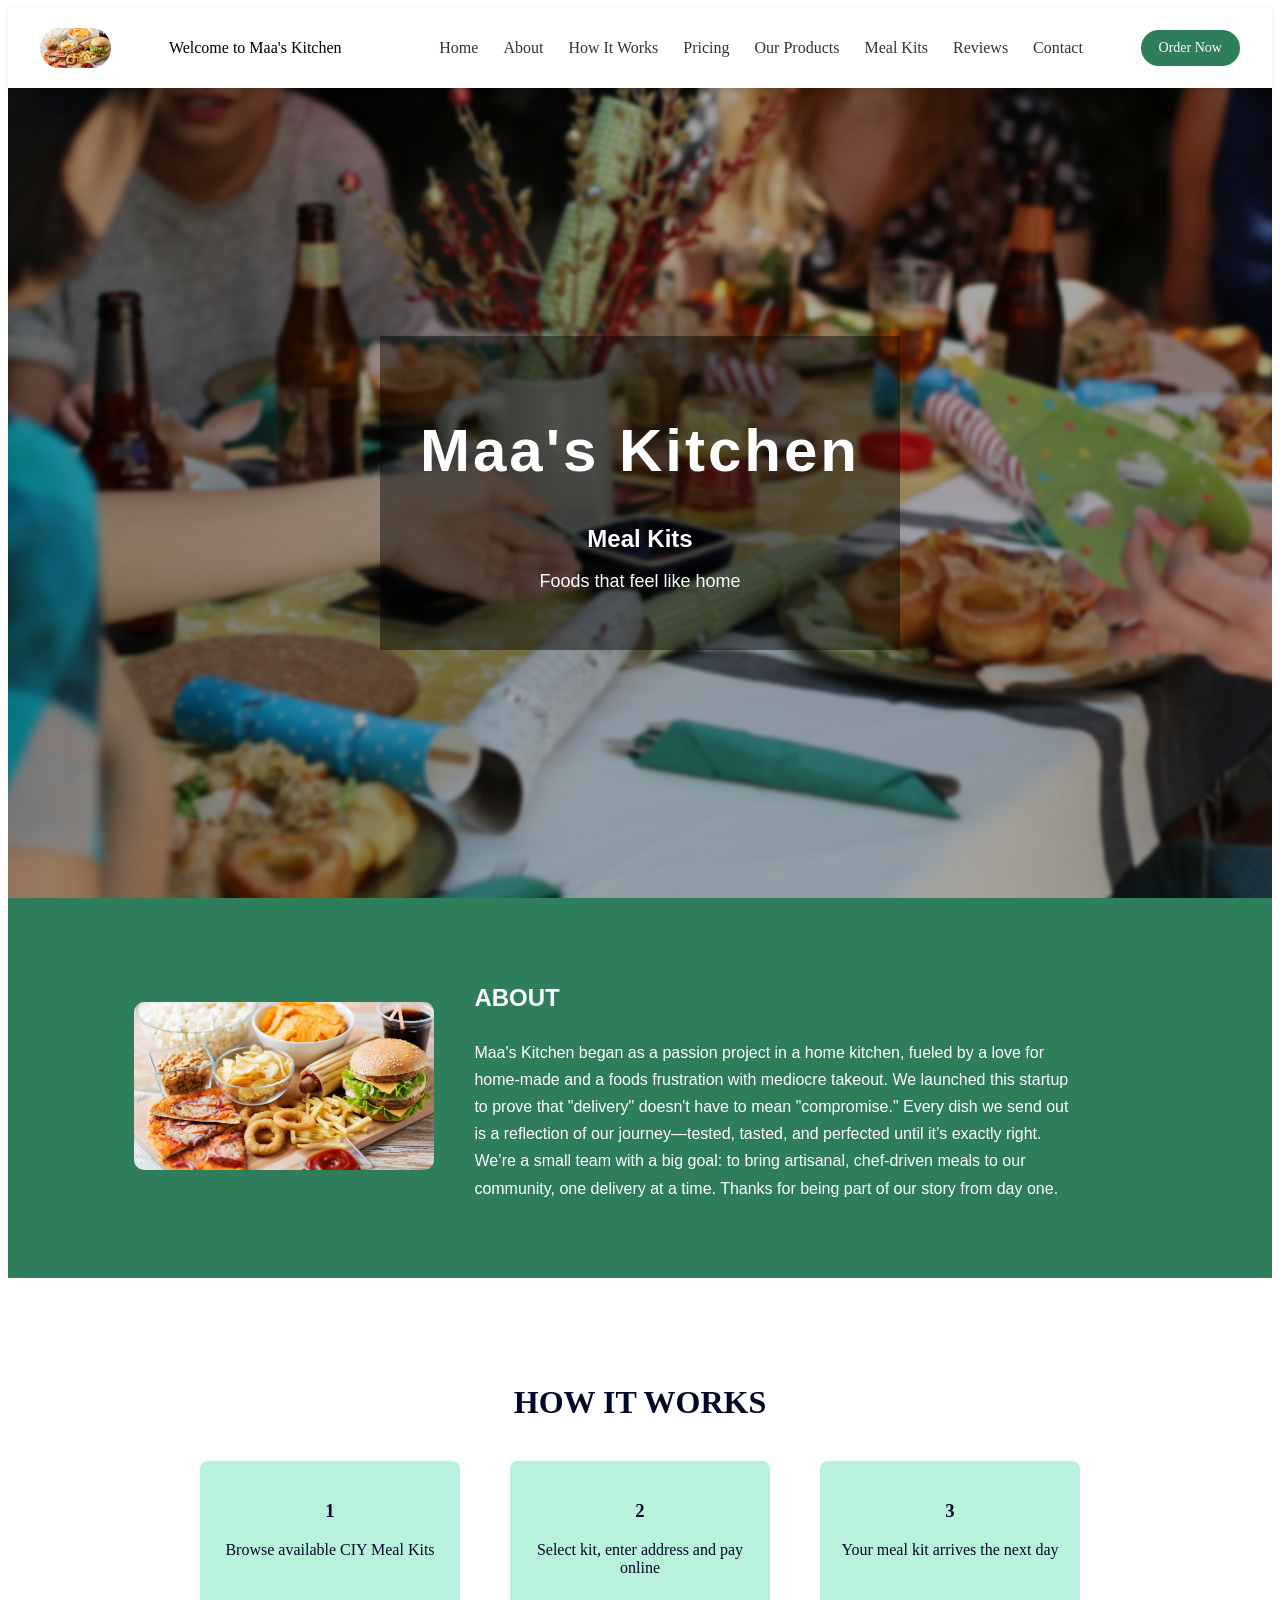
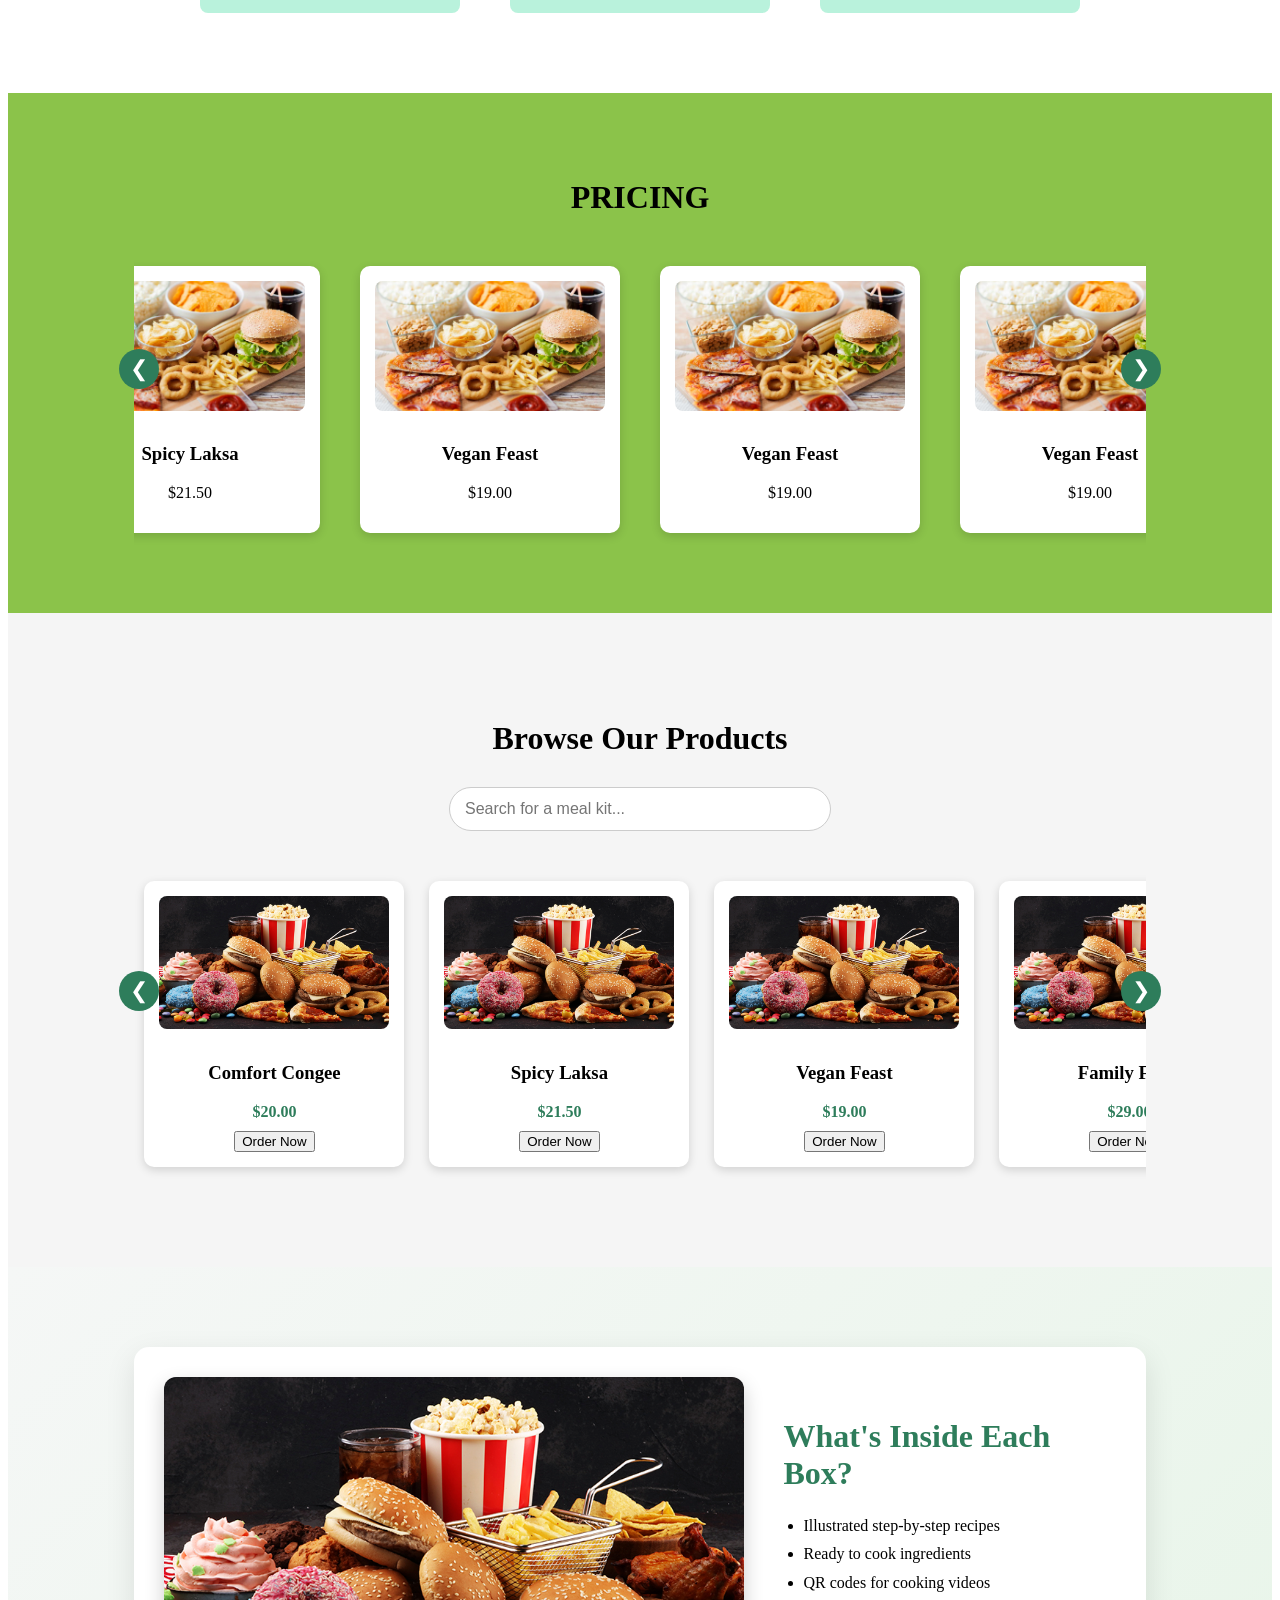
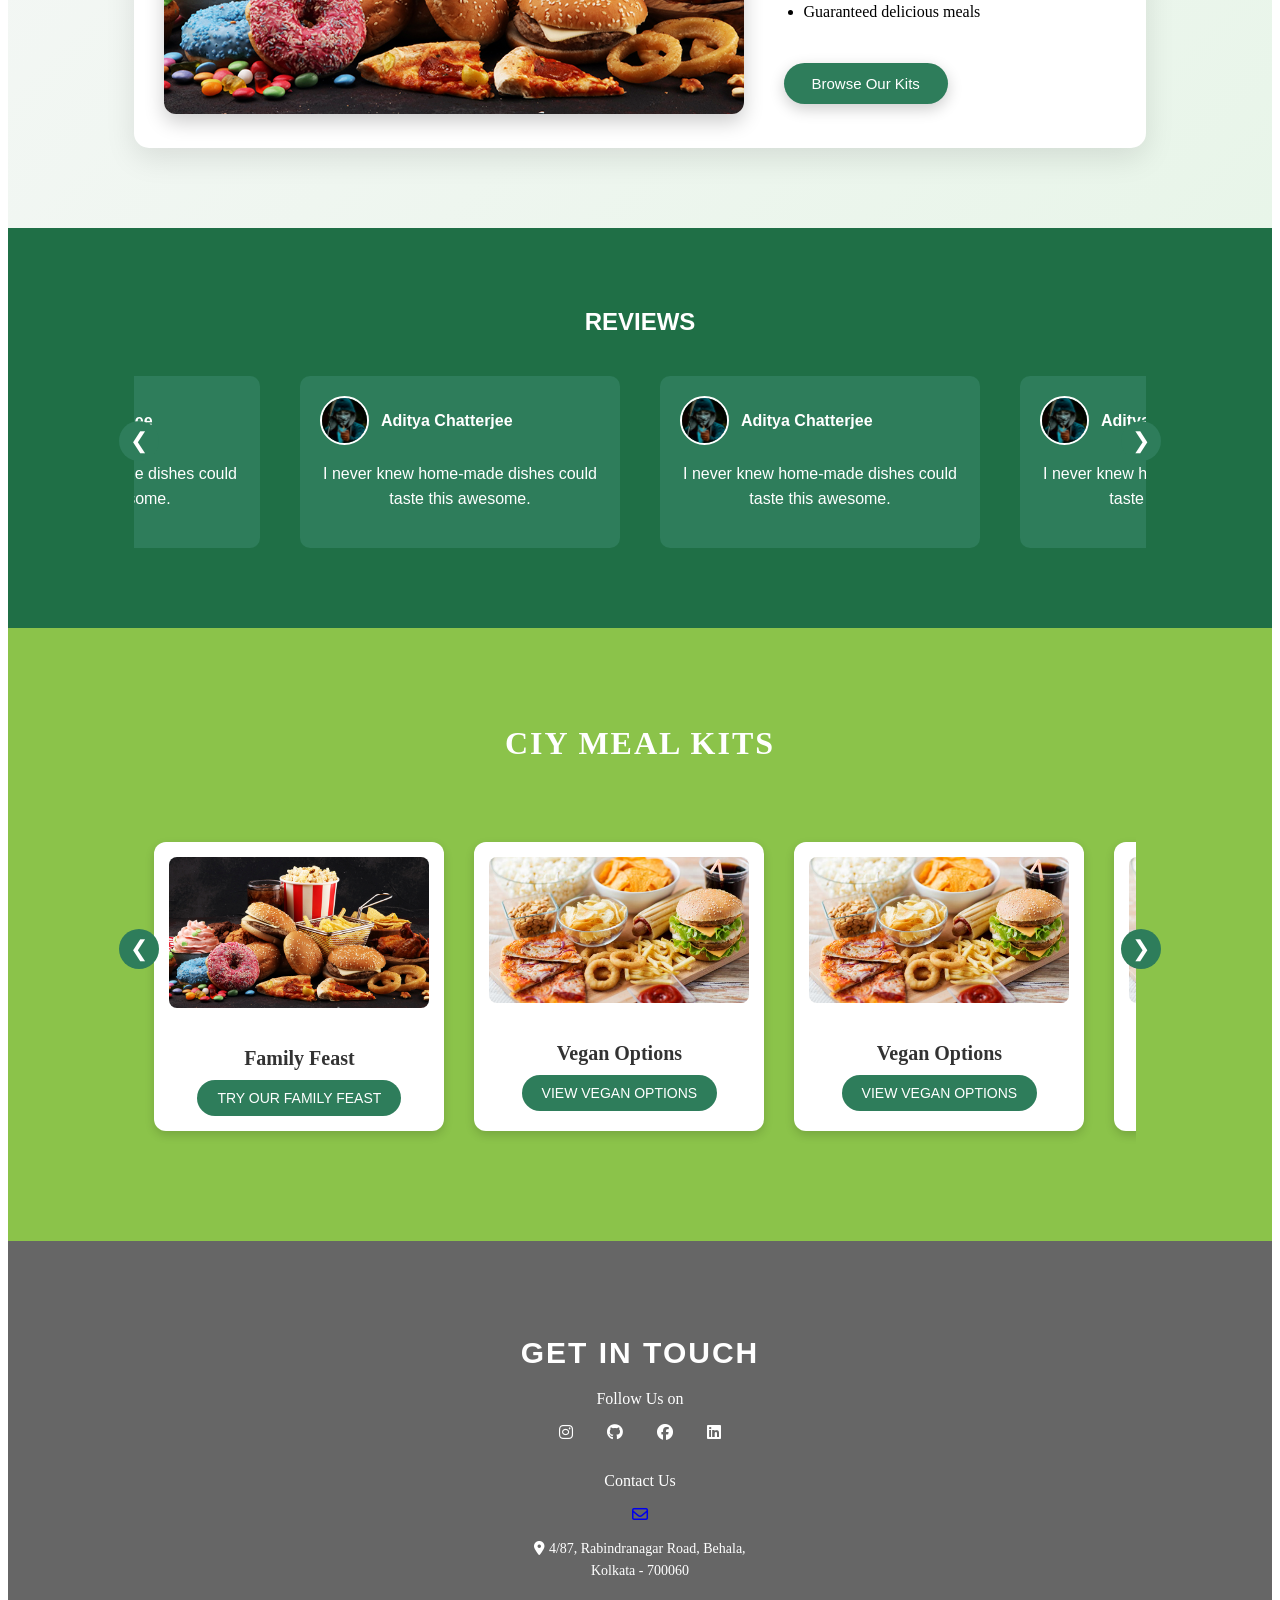
==== commit 4c667841: "Add files via upload" ====
--- a/index.html
+++ b/index.html
@@ -18,6 +18,9 @@
             <a href="#hero">
             <img src="images\image1.jpg" alt="Kitchen Comforts Logo">
             </a>
+        </div>
+        <div class="logo-text">
+            <p>Welcome to Maa's Kitchen</p>
         </div>
 
         <ul class="nav-links">
@@ -32,7 +35,7 @@
         <li><a href="contact.html">Contact</a></li>
 
         </ul>
-        <button id="darkToggle" class="dark-mode"><i class="fa-solid fa-circle-half-stroke"></i></button>
+
         <div class="nav-actions">
 
         <a href="products.html" id="order-btn" class="order-btn">Order Now</a>
--- a/style.css
+++ b/style.css
@@ -32,6 +32,7 @@
 letter-spacing:1px;
 }
 .logo img{
+border-radius: 30px;
 height:40px;
 width:auto;
 display:block;
@@ -74,10 +75,10 @@
 color:white;
 }
 
-/* .dark-mode section{
+.dark-mode section{
 background:#0e2118;
-color:white;
-} */
+color:rgb(48, 46, 46);
+}
 
 /* HERO SECTION */
 
@@ -86,7 +87,7 @@
 height:90vh;
 overflow:hidden;
 height:90vh;
-background:url('c:\Users\DTP\Downloads\image1.jpg') center/cover no-repeat;
+background:url('images\image1.jpg') center/cover no-repeat;
 display:flex;
 align-items:center;
 justify-content:center;
@@ -100,7 +101,7 @@
 left:0;
 width:100%;
 height:100%;
-background:url('c:\Users\DTP\Downloads\dinner-party.jpg') center/cover no-repeat;
+background:url('images\dinner-party.jpg') center/cover no-repeat;
 filter:blur(2px);
 transform:scale(1.1);
 z-index:1;
@@ -168,7 +169,7 @@
 /* HOW IT WORKS SECTION */
 
 #how-it-works{
-background:url('c:\Users\DTP\Downloads\image1.jpg') center/cover no-repeat;
+background:url('images\image1.jpg') center/cover no-repeat;
 padding:80px 10%;
 color:rgb(2, 6, 40);
 text-align:center;
@@ -323,11 +324,19 @@
 color:#ffffff;
 }
 
-.kit-grid{
+/* .kit-grid{
 display:flex;
 justify-content:center;
 gap:40px;
 flex-wrap:wrap;
+} */
+.kit-grid{
+display:flex;
+flex-wrap:nowrap;              /* 🚨 IMPORTANT: prevents new line */
+gap:30px;
+overflow-x:auto;
+scroll-behavior:smooth;
+padding:20px 10px;
 }
 
 .kit-card{
@@ -372,6 +381,68 @@
 background:#1f5c43;
 }
 
+.features-list li{
+margin-bottom:10px;
+list-style:none;
+font-size:16px;
+}
+
+#browse-kits-btn{
+background:#2e7d5b;
+color:white;
+padding:12px 28px;
+border:none;
+border-radius:30px;
+font-size:15px;
+cursor:pointer;
+margin-top:20px;
+transition:all 0.3s;
+box-shadow:0 5px 15px rgba(0,0,0,0.2);
+}
+
+#browse-kits-btn:hover{
+background:#1f5c43;
+transform:translateY(-2px);
+}
+
+#box-contents{
+background:linear-gradient(135deg, #f5f7f6, #e8f5e9);
+padding:80px 10%;
+}
+
+.box-container{
+display:flex;
+gap:40px;
+align-items:center;
+background:white;
+padding:30px;
+border-radius:15px;
+box-shadow:0 10px 30px rgba(0,0,0,0.1);
+}
+
+.box-image img{
+width:100%;
+max-width:600px;
+border-radius:12px;
+box-shadow:0 8px 20px rgba(0,0,0,0.2);
+transition:transform 0.3s;
+}
+
+.box-image img:hover{
+transform:scale(1.03);
+}
+
+.box-text h2{
+font-size:32px;
+margin-bottom:20px;
+color:#2e7d5b;
+}
+
+.box-text ul{
+padding-left:20px;
+line-height:1.8;
+font-size:16px;
+}
 /* CONTACT / FOOTER */
 
 #contact{
